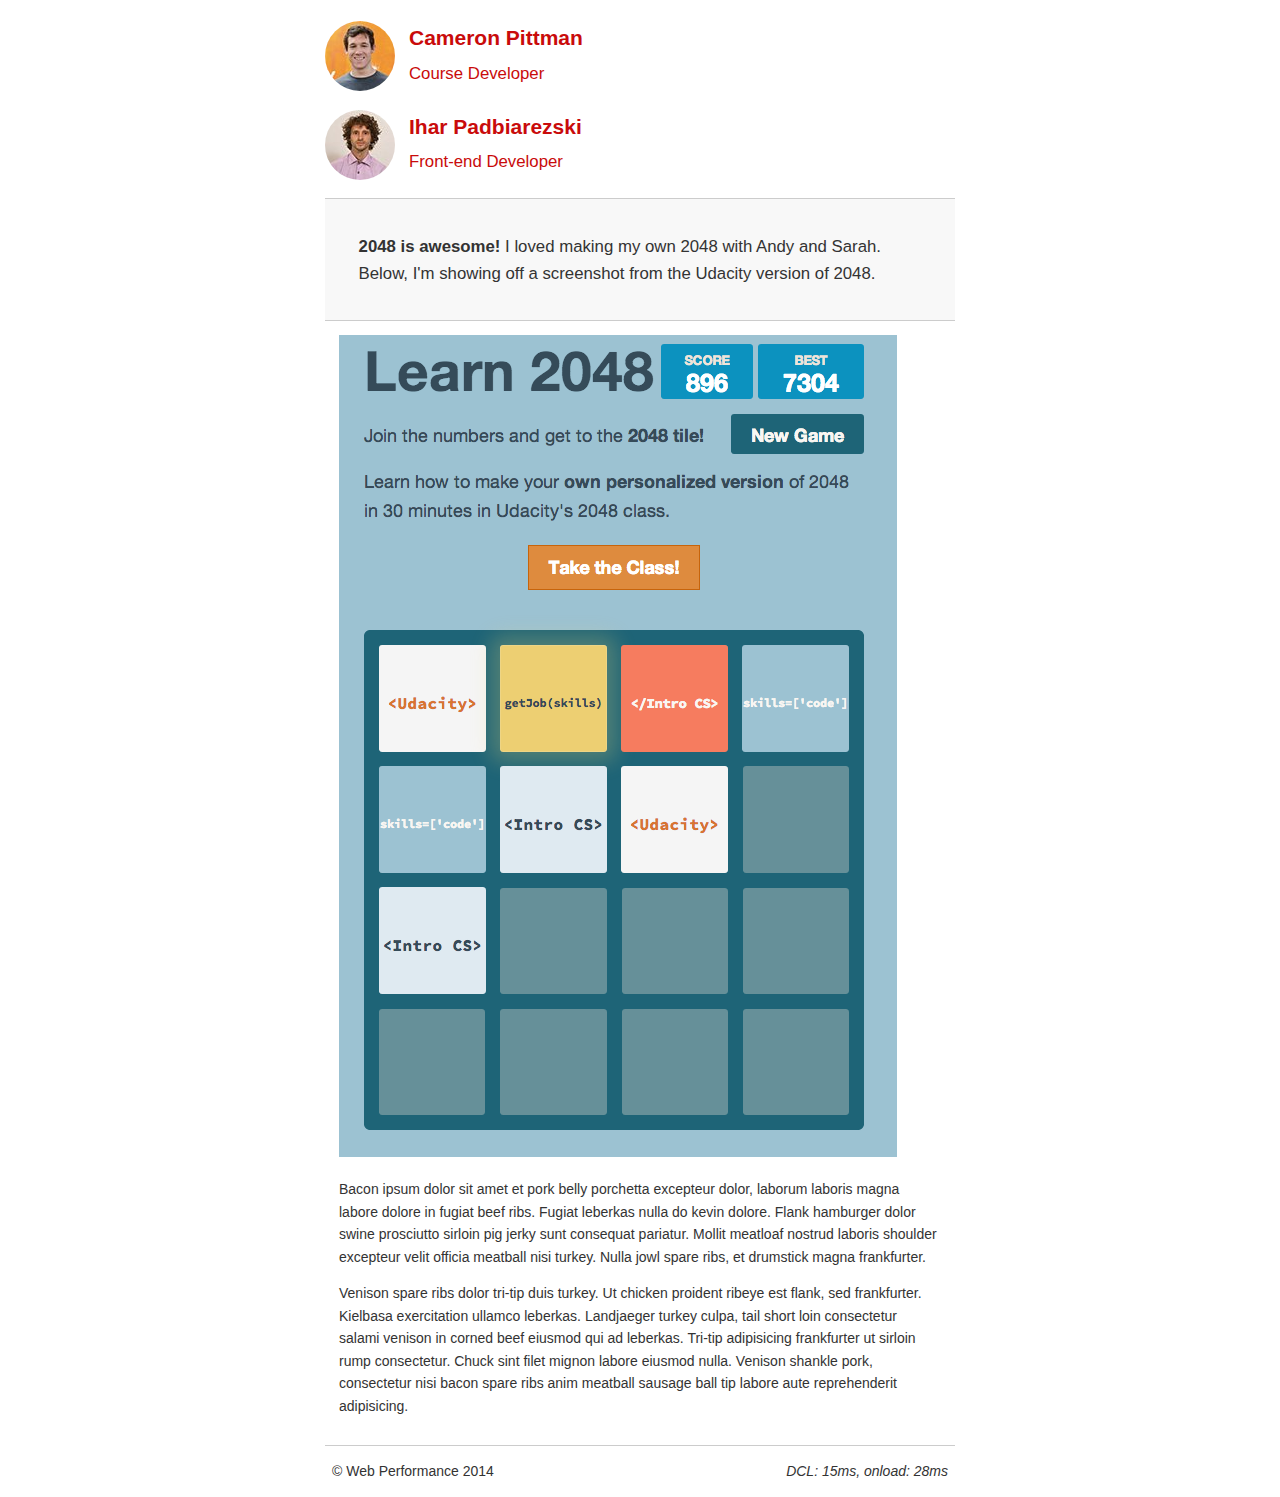
==== project-2048.html @ 29800fcc "my commit" ====
<!DOCTYPE html>
<html lang="en">
  <head>
    <meta charset="utf-8">
    <meta name="viewport" content="width=device-width, initial-scale=1">
    <meta name="description" content=" FILL ME IN ">
    <meta name="author" content=" FILL ME IN ">
    <title>Cameron Pittman: Portfolio</title>

    <!-- Hmm, what is the impact of web fonts on speed? Measure it... -->
    <!-- <link href="//fonts.googleapis.com/css?family=Open+Sans:400,700" rel="stylesheet"> -->

    <link href="css/style.css" rel="stylesheet">
    <link href="portrait.css" rel="stylesheet" media="orientation:portrait">
    <link href="css/print.css" rel="stylesheet" media="print">

    
    <script async src="http://www.google-analytics.com/analytics.js"></script>
    <script async src="js/perfmatters.js"></script>
  </head>

  <body>
    <header>
      <a href="/"><img src="img/profilepic.jpg"></a>
      <p>Cameron Pittman<br><span>Course Developer</span></p>
      <a href="/"><img src="img/profilepic2.jpg"></a>
      <p>Ihar Padbiarezski<br><span>Front-end Developer</span></p>
    </header>

    <div class="container">
      <div class="hero">
        <strong>2048 is awesome!</strong> I loved making my own 2048 with Andy and Sarah. Below, I'm showing off a screenshot from the Udacity version of 2048.
      </div>

      <div class="content">

        <img class="img-responsive" src="img/2048.png">

        <p>Bacon ipsum dolor sit amet et pork belly porchetta excepteur dolor, laborum laboris magna labore dolore in fugiat beef ribs. Fugiat leberkas nulla do kevin dolore. Flank hamburger dolor swine prosciutto sirloin pig jerky sunt consequat pariatur. Mollit meatloaf nostrud laboris shoulder excepteur velit officia meatball nisi turkey. Nulla jowl spare ribs, et drumstick magna frankfurter.</p>

        <p>Venison spare ribs dolor tri-tip duis turkey. Ut chicken proident ribeye est flank, sed frankfurter. Kielbasa exercitation ullamco leberkas. Landjaeger turkey culpa, tail short loin consectetur salami venison in corned beef eiusmod qui ad leberkas. Tri-tip adipisicing frankfurter ut sirloin rump consectetur. Chuck sint filet mignon labore eiusmod nulla. Venison shankle pork, consectetur nisi bacon spare ribs anim meatball sausage ball tip labore aute reprehenderit adipisicing.</p>

    </div>

    <footer>
      <p>&copy; Web Performance 2014 <span id="crp-stats"></span></p>
    </footer>
	
	<script>
      (function(w,g){w['GoogleAnalyticsObject']=g;
      w[g]=w[g]||function(){(w[g].q=w[g].q||[]).push(arguments)};w[g].l=1*new Date();})(window,'ga');

      // Optional TODO: replace with your Google Analytics profile ID.
      ga('create', 'UA-XXXX-Y');
      ga('send', 'pageview');
    </script>
  </body>
</html>
---- css/style.css ----
html {
  font-size: 100%;
  overflow-y: scroll;
  -webkit-tap-highlight-color: rgba(0,0,0,0);
  -ms-text-size-adjust: 100%;
  -webkit-text-size-adjust: none;
}
body { margin: 0; font-size: 14px; line-height: 1.61; font-weight: 400; }
body, button, input, select, textarea { font-family: 'Open Sans', sans-serif; color: #333; }
a { color: #12C; }
a:visited { color: #61C; }
a:focus { outline: thin dotted; }
a:hover, a:active { color: #c00; outline: 0; }
b, strong { font-weight: bold; }
pre, code { font-family: monospace, monospace; font-size: 1em; }
ul, ol { margin: 1em 0; padding: 0 0 0 20px; }
img { border: 0; max-width: 100%; }
body { background: #fff; }
header, footer, .container { max-width: 45em; margin: 0 auto; }
header { padding: 0 0.5em; color: #C90B0B; }
header img { border-radius: 40px; float: left; }
header p { font-size:1.5em; font-weight: bold; padding-left: 4em;}
header p span { font-size: 0.8em; font-weight: normal;}
.hero { padding: 2em; background-color: #f8f8f8; font-size:1.2em;
  border-bottom: 1px solid #ccc;
  border-top: 1px solid #ccc;
}
.content { padding: 1em 1em; }
.content li { list-style-type: none; font-size: 1.1em;}
li img { float:left; padding-right: 1em; }
li p { font-size: 0.9em; font-style: italic;}
footer {
  padding: 0 0.5em;
  border-top: 1px solid #ccc;
}
footer span { float: right; font-style: italic;}
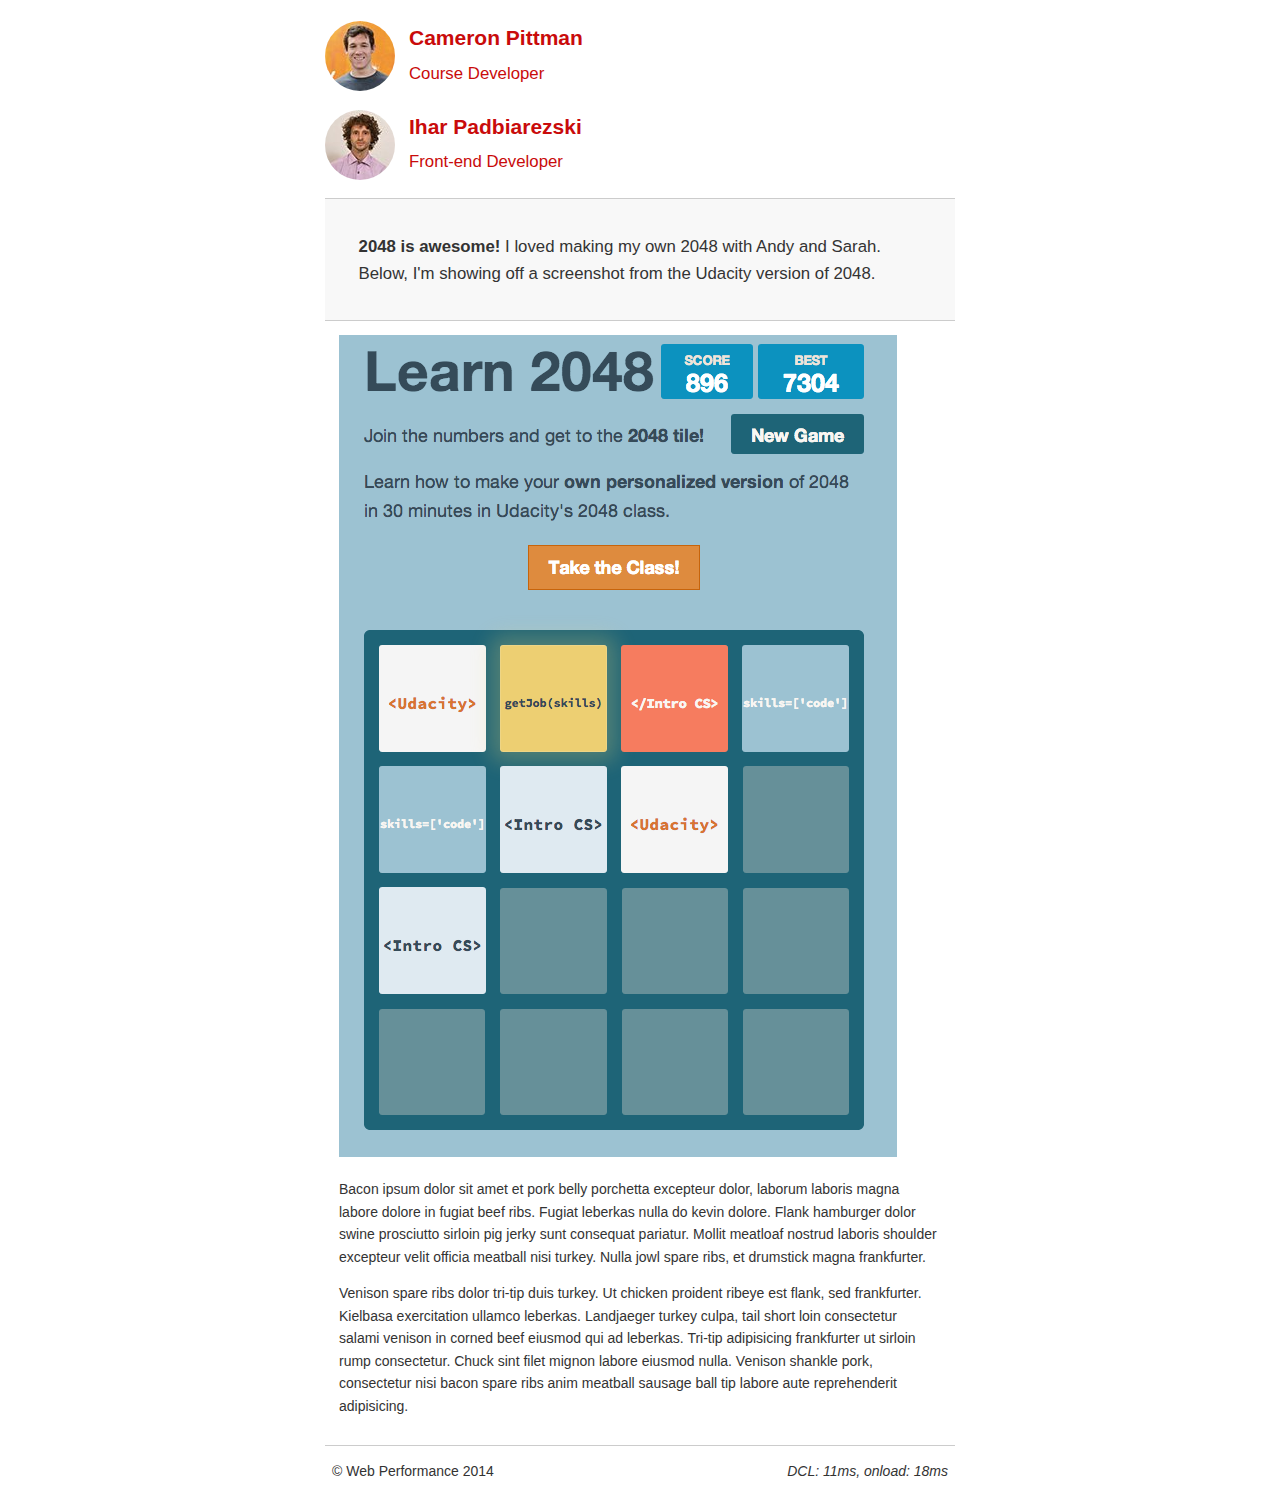
==== commit 8e8ebcc3: "my commit" ====
--- a/project-2048.html
+++ b/project-2048.html
@@ -15,7 +15,7 @@
     <link href="css/print.css" rel="stylesheet" media="print">
 
     
-    <script async src="http://www.google-analytics.com/analytics.js"></script>
+    <script async src="//www.google-analytics.com/analytics.js"></script>
     <script async src="js/perfmatters.js"></script>
   </head>
 
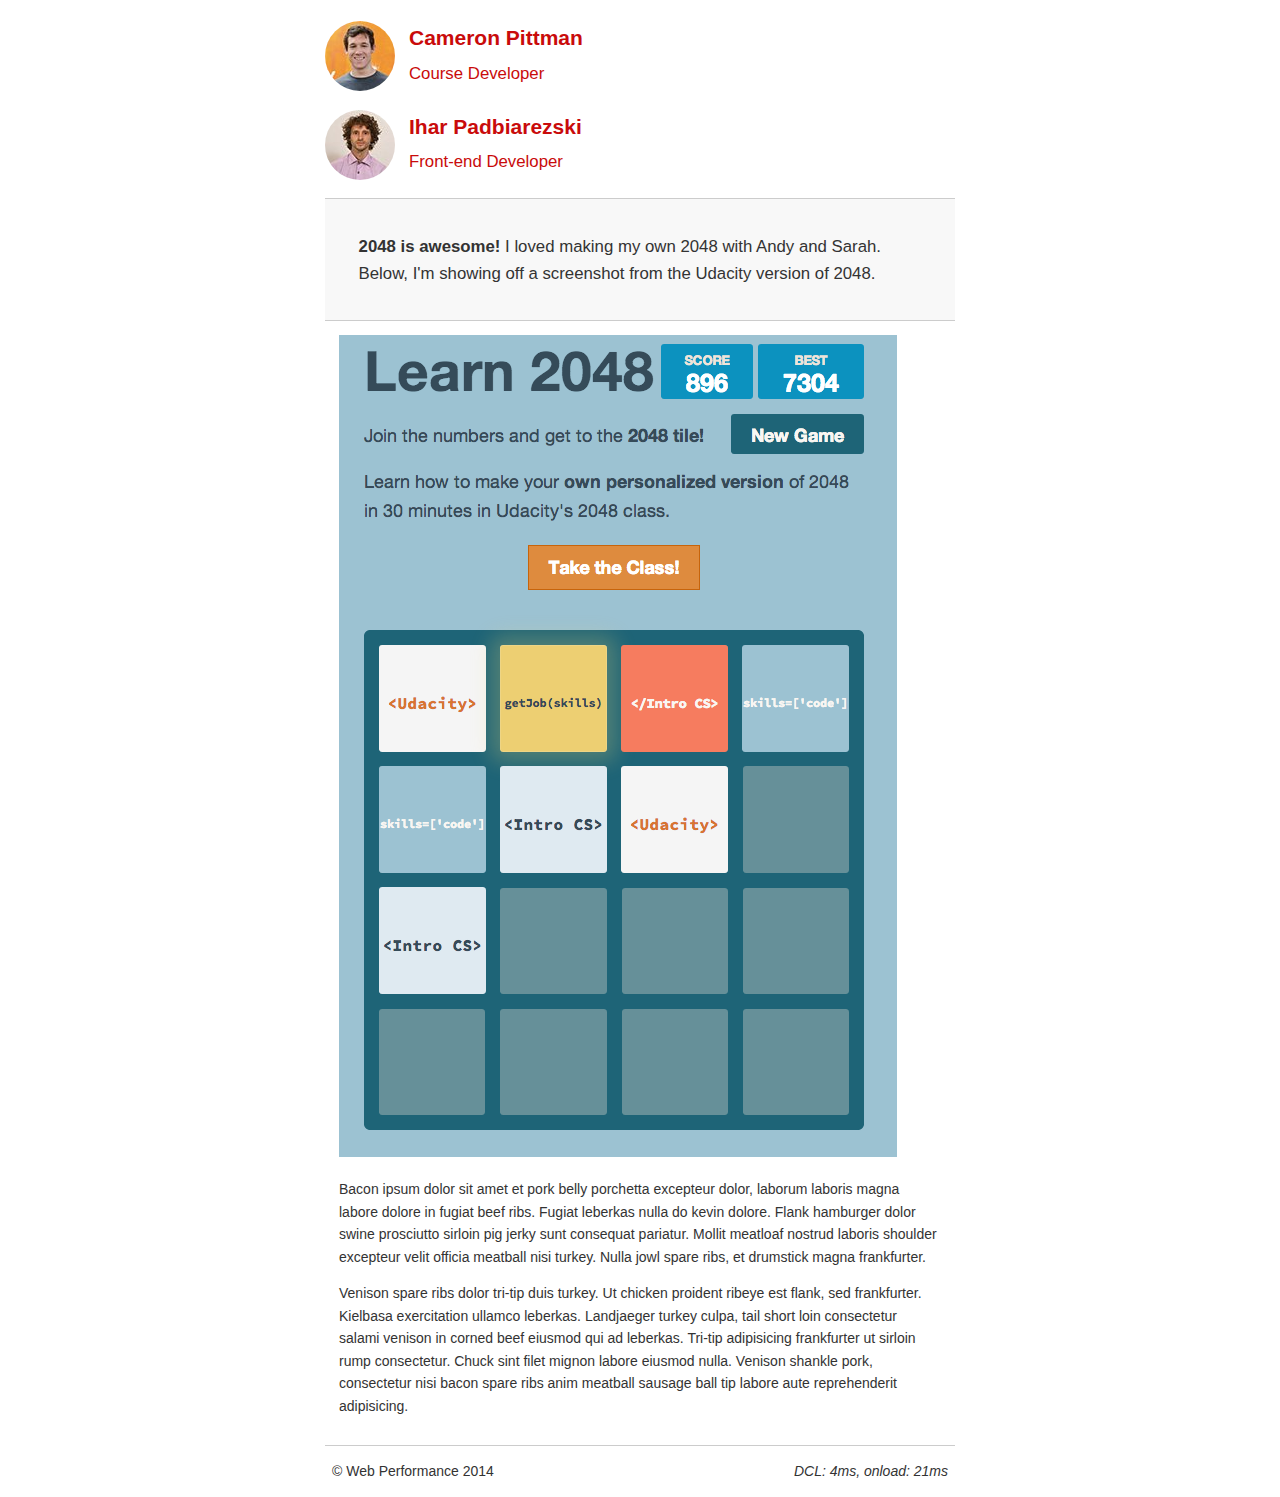
==== commit ba6e7a7b: "my commit" ====
--- a/project-2048.html
+++ b/project-2048.html
@@ -6,16 +6,24 @@
     <meta name="description" content=" FILL ME IN ">
     <meta name="author" content=" FILL ME IN ">
     <title>Cameron Pittman: Portfolio</title>
+		<script>
+      (function(w,g){w['GoogleAnalyticsObject']=g;
+      w[g]=w[g]||function(){(w[g].q=w[g].q||[]).push(arguments)};w[g].l=1*new Date();})(window,'ga');
+
+      // Optional TODO: replace with your Google Analytics profile ID.
+      ga('create', 'UA-XXXX-Y');
+      ga('send', 'pageview');
+    </script>
 
     <!-- Hmm, what is the impact of web fonts on speed? Measure it... -->
     <!-- <link href="//fonts.googleapis.com/css?family=Open+Sans:400,700" rel="stylesheet"> -->
 
     <link href="css/style.css" rel="stylesheet">
-    <link href="portrait.css" rel="stylesheet" media="orientation:portrait">
+    <link href="css/portrait.css" rel="stylesheet" media="only screen and (max-width: 480px)">
     <link href="css/print.css" rel="stylesheet" media="print">
 
     
-    <script async src="//www.google-analytics.com/analytics.js"></script>
+    <script src="//www.google-analytics.com/analytics.js" async></script>
     <script async src="js/perfmatters.js"></script>
   </head>
 
@@ -45,14 +53,5 @@
     <footer>
       <p>&copy; Web Performance 2014 <span id="crp-stats"></span></p>
     </footer>
-	
-	<script>
-      (function(w,g){w['GoogleAnalyticsObject']=g;
-      w[g]=w[g]||function(){(w[g].q=w[g].q||[]).push(arguments)};w[g].l=1*new Date();})(window,'ga');
-
-      // Optional TODO: replace with your Google Analytics profile ID.
-      ga('create', 'UA-XXXX-Y');
-      ga('send', 'pageview');
-    </script>
   </body>
 </html>
--- a/css/portrait.css
+++ b/css/portrait.css
@@ -0,0 +1,4 @@
+@media only screen and (max-width: 480px) {
+  body { font-size: 12px;}
+  header p { padding-left: 4.5em;}
+}
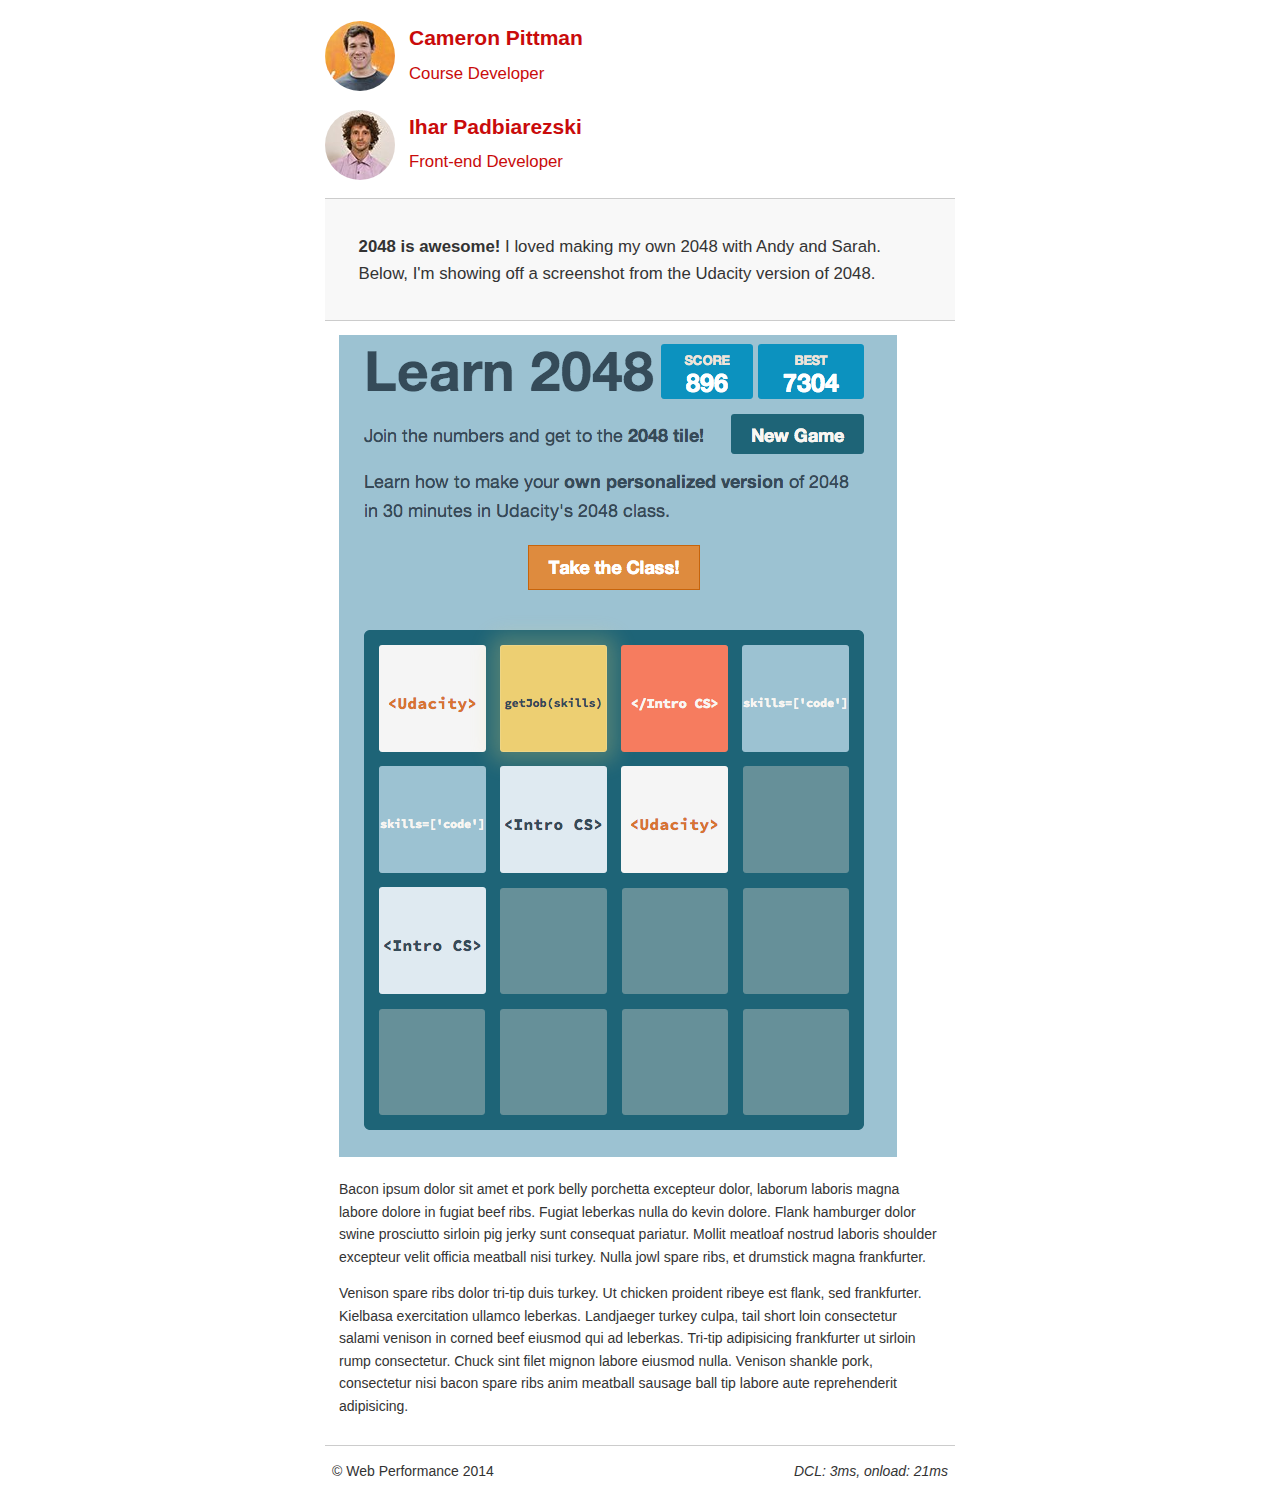
==== commit 82f44d28: "my commit" ====
--- a/project-2048.html
+++ b/project-2048.html
@@ -1,57 +1 @@
-<!DOCTYPE html>
-<html lang="en">
-  <head>
-    <meta charset="utf-8">
-    <meta name="viewport" content="width=device-width, initial-scale=1">
-    <meta name="description" content=" FILL ME IN ">
-    <meta name="author" content=" FILL ME IN ">
-    <title>Cameron Pittman: Portfolio</title>
-		<script>
-      (function(w,g){w['GoogleAnalyticsObject']=g;
-      w[g]=w[g]||function(){(w[g].q=w[g].q||[]).push(arguments)};w[g].l=1*new Date();})(window,'ga');
-
-      // Optional TODO: replace with your Google Analytics profile ID.
-      ga('create', 'UA-XXXX-Y');
-      ga('send', 'pageview');
-    </script>
-
-    <!-- Hmm, what is the impact of web fonts on speed? Measure it... -->
-    <!-- <link href="//fonts.googleapis.com/css?family=Open+Sans:400,700" rel="stylesheet"> -->
-
-    <link href="css/style.css" rel="stylesheet">
-    <link href="css/portrait.css" rel="stylesheet" media="only screen and (max-width: 480px)">
-    <link href="css/print.css" rel="stylesheet" media="print">
-
-    
-    <script src="//www.google-analytics.com/analytics.js" async></script>
-    <script async src="js/perfmatters.js"></script>
-  </head>
-
-  <body>
-    <header>
-      <a href="/"><img src="img/profilepic.jpg"></a>
-      <p>Cameron Pittman<br><span>Course Developer</span></p>
-      <a href="/"><img src="img/profilepic2.jpg"></a>
-      <p>Ihar Padbiarezski<br><span>Front-end Developer</span></p>
-    </header>
-
-    <div class="container">
-      <div class="hero">
-        <strong>2048 is awesome!</strong> I loved making my own 2048 with Andy and Sarah. Below, I'm showing off a screenshot from the Udacity version of 2048.
-      </div>
-
-      <div class="content">
-
-        <img class="img-responsive" src="img/2048.png">
-
-        <p>Bacon ipsum dolor sit amet et pork belly porchetta excepteur dolor, laborum laboris magna labore dolore in fugiat beef ribs. Fugiat leberkas nulla do kevin dolore. Flank hamburger dolor swine prosciutto sirloin pig jerky sunt consequat pariatur. Mollit meatloaf nostrud laboris shoulder excepteur velit officia meatball nisi turkey. Nulla jowl spare ribs, et drumstick magna frankfurter.</p>
-
-        <p>Venison spare ribs dolor tri-tip duis turkey. Ut chicken proident ribeye est flank, sed frankfurter. Kielbasa exercitation ullamco leberkas. Landjaeger turkey culpa, tail short loin consectetur salami venison in corned beef eiusmod qui ad leberkas. Tri-tip adipisicing frankfurter ut sirloin rump consectetur. Chuck sint filet mignon labore eiusmod nulla. Venison shankle pork, consectetur nisi bacon spare ribs anim meatball sausage ball tip labore aute reprehenderit adipisicing.</p>
-
-    </div>
-
-    <footer>
-      <p>&copy; Web Performance 2014 <span id="crp-stats"></span></p>
-    </footer>
-  </body>
-</html>
+<!DOCTYPE html><html lang=en><meta charset=utf-8><meta content="width=device-width,initial-scale=1"name=viewport><meta content=" FILL ME IN "name=description><meta content=" FILL ME IN "name=author><title>Cameron Pittman: Portfolio</title><script>!function(a,g){a.GoogleAnalyticsObject="ga",a.ga=a.ga||function(){(a.ga.q=a.ga.q||[]).push(arguments)},a.ga.l=1*new Date}(window),ga("create","UA-XXXX-Y"),ga("send","pageview")</script><link href=css/style.css rel=stylesheet><link href=css/portrait.css rel=stylesheet media="only screen and (max-width:480px)"><link href=css/print.css rel=stylesheet media=print><script async src=//www.google-analytics.com/analytics.js></script><script async src=js/perfmatters.js></script><header><a href=/ ><img src=img/profilepic.jpg></a><p>Cameron Pittman<br><span>Course Developer</span></p><a href=/ ><img src=img/profilepic2.jpg></a><p>Ihar Padbiarezski<br><span>Front-end Developer</span></header><div class=container><div class=hero><strong>2048 is awesome!</strong> I loved making my own 2048 with Andy and Sarah. Below, I'm showing off a screenshot from the Udacity version of 2048.</div><div class=content><img src=img/2048.png class=img-responsive><p>Bacon ipsum dolor sit amet et pork belly porchetta excepteur dolor, laborum laboris magna labore dolore in fugiat beef ribs. Fugiat leberkas nulla do kevin dolore. Flank hamburger dolor swine prosciutto sirloin pig jerky sunt consequat pariatur. Mollit meatloaf nostrud laboris shoulder excepteur velit officia meatball nisi turkey. Nulla jowl spare ribs, et drumstick magna frankfurter.<p>Venison spare ribs dolor tri-tip duis turkey. Ut chicken proident ribeye est flank, sed frankfurter. Kielbasa exercitation ullamco leberkas. Landjaeger turkey culpa, tail short loin consectetur salami venison in corned beef eiusmod qui ad leberkas. Tri-tip adipisicing frankfurter ut sirloin rump consectetur. Chuck sint filet mignon labore eiusmod nulla. Venison shankle pork, consectetur nisi bacon spare ribs anim meatball sausage ball tip labore aute reprehenderit adipisicing.</div><footer><p>© Web Performance 2014 <span id=crp-stats></span></footer>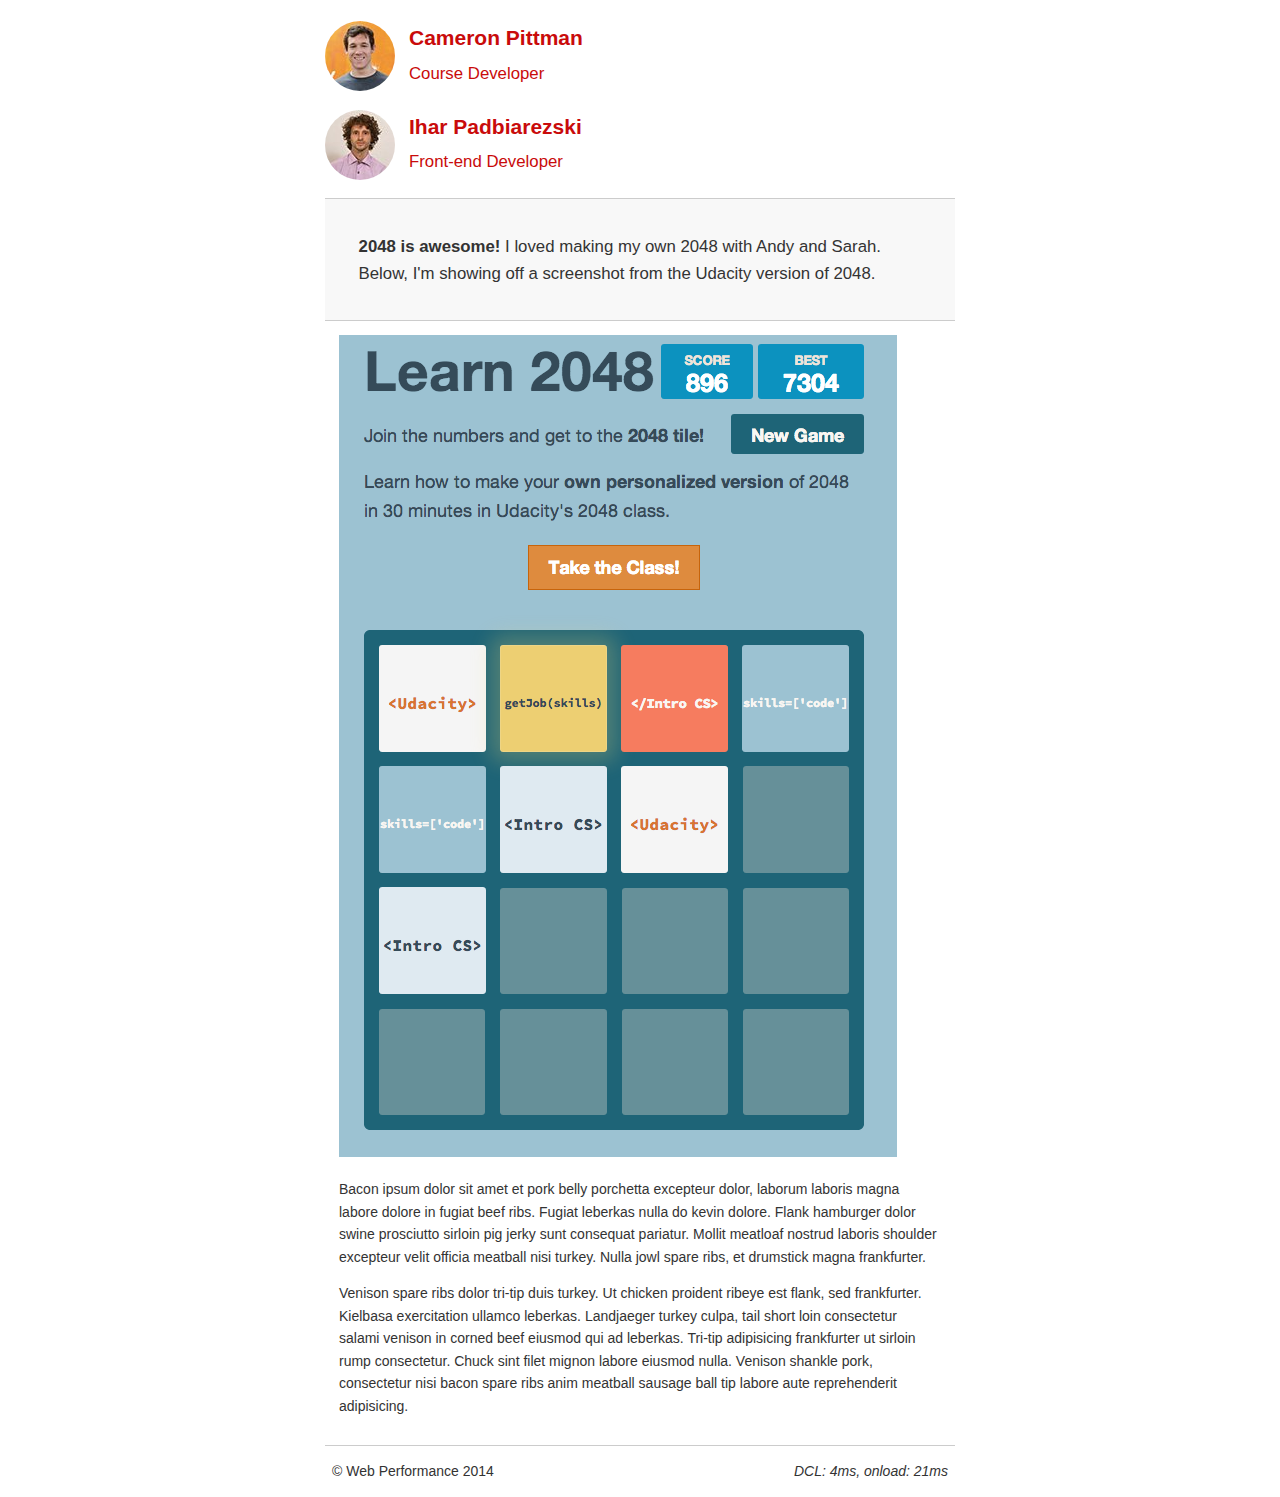
==== commit 0c48f0af: "my commit" ====
--- a/project-2048.html
+++ b/project-2048.html
@@ -1 +1,43 @@
-<!DOCTYPE html><html lang=en><meta charset=utf-8><meta content="width=device-width,initial-scale=1"name=viewport><meta content=" FILL ME IN "name=description><meta content=" FILL ME IN "name=author><title>Cameron Pittman: Portfolio</title><script>!function(a,g){a.GoogleAnalyticsObject="ga",a.ga=a.ga||function(){(a.ga.q=a.ga.q||[]).push(arguments)},a.ga.l=1*new Date}(window),ga("create","UA-XXXX-Y"),ga("send","pageview")</script><link href=css/style.css rel=stylesheet><link href=css/portrait.css rel=stylesheet media="only screen and (max-width:480px)"><link href=css/print.css rel=stylesheet media=print><script async src=//www.google-analytics.com/analytics.js></script><script async src=js/perfmatters.js></script><header><a href=/ ><img src=img/profilepic.jpg></a><p>Cameron Pittman<br><span>Course Developer</span></p><a href=/ ><img src=img/profilepic2.jpg></a><p>Ihar Padbiarezski<br><span>Front-end Developer</span></header><div class=container><div class=hero><strong>2048 is awesome!</strong> I loved making my own 2048 with Andy and Sarah. Below, I'm showing off a screenshot from the Udacity version of 2048.</div><div class=content><img src=img/2048.png class=img-responsive><p>Bacon ipsum dolor sit amet et pork belly porchetta excepteur dolor, laborum laboris magna labore dolore in fugiat beef ribs. Fugiat leberkas nulla do kevin dolore. Flank hamburger dolor swine prosciutto sirloin pig jerky sunt consequat pariatur. Mollit meatloaf nostrud laboris shoulder excepteur velit officia meatball nisi turkey. Nulla jowl spare ribs, et drumstick magna frankfurter.<p>Venison spare ribs dolor tri-tip duis turkey. Ut chicken proident ribeye est flank, sed frankfurter. Kielbasa exercitation ullamco leberkas. Landjaeger turkey culpa, tail short loin consectetur salami venison in corned beef eiusmod qui ad leberkas. Tri-tip adipisicing frankfurter ut sirloin rump consectetur. Chuck sint filet mignon labore eiusmod nulla. Venison shankle pork, consectetur nisi bacon spare ribs anim meatball sausage ball tip labore aute reprehenderit adipisicing.</div><footer><p>© Web Performance 2014 <span id=crp-stats></span></footer>+<!DOCTYPE html>
+<html lang="en">
+  <head>
+    <meta charset="utf-8">
+    <meta name="viewport" content="width=device-width, initial-scale=1">
+    <meta name="description" content=" FILL ME IN ">
+    <meta name="author" content=" FILL ME IN ">
+    <title>Cameron Pittman: Portfolio</title>
+		<script>
+      (function(w,g){w['GoogleAnalyticsObject']=g;
+      w[g]=w[g]||function(){(w[g].q=w[g].q||[]).push(arguments)};w[g].l=1*new Date();})(window,'ga');
+      ga('create', 'UA-XXXX-Y');
+      ga('send', 'pageview');
+    </script>
+    <!-- Hmm, what is the impact of web fonts on speed? Measure it... -->
+    <!-- <link href="//fonts.googleapis.com/css?family=Open+Sans:400,700" rel="stylesheet"> -->
+    <link href="css/style.css" rel="stylesheet">
+    <link href="css/portrait.css" rel="stylesheet" media="only screen and (max-width: 480px)">
+    <link href="css/print.css" rel="stylesheet" media="print">
+  </head>
+  <body>
+    <header>
+      <a href="/"><img src="img/profilepic.jpg"></a>
+      <p>Cameron Pittman<br><span>Course Developer</span></p>
+      <a href="/"><img src="img/profilepic2.jpg"></a>
+      <p>Ihar Padbiarezski<br><span>Front-end Developer</span></p>
+    </header>
+    <div class="container">
+      <div class="hero">
+        <strong>2048 is awesome!</strong> I loved making my own 2048 with Andy and Sarah. Below, I'm showing off a screenshot from the Udacity version of 2048.
+      </div>
+      <div class="content">
+        <img class="img-responsive" src="img/2048.png">
+        <p>Bacon ipsum dolor sit amet et pork belly porchetta excepteur dolor, laborum laboris magna labore dolore in fugiat beef ribs. Fugiat leberkas nulla do kevin dolore. Flank hamburger dolor swine prosciutto sirloin pig jerky sunt consequat pariatur. Mollit meatloaf nostrud laboris shoulder excepteur velit officia meatball nisi turkey. Nulla jowl spare ribs, et drumstick magna frankfurter.</p>
+        <p>Venison spare ribs dolor tri-tip duis turkey. Ut chicken proident ribeye est flank, sed frankfurter. Kielbasa exercitation ullamco leberkas. Landjaeger turkey culpa, tail short loin consectetur salami venison in corned beef eiusmod qui ad leberkas. Tri-tip adipisicing frankfurter ut sirloin rump consectetur. Chuck sint filet mignon labore eiusmod nulla. Venison shankle pork, consectetur nisi bacon spare ribs anim meatball sausage ball tip labore aute reprehenderit adipisicing.</p>
+    </div>
+    <footer>
+      <p>&copy; Web Performance 2014 <span id="crp-stats"></span></p>
+    </footer>
+	    <script src="//www.google-analytics.com/analytics.js" async></script>
+    <script src="js/perfmatters.js" async></script>
+  </body>
+</html>
--- a/css/style.css
+++ b/css/style.css
@@ -0,0 +1,36 @@
+html {
+  font-size: 100%;
+  overflow-y: scroll;
+  -webkit-tap-highlight-color: rgba(0,0,0,0);
+  -ms-text-size-adjust: 100%;
+  -webkit-text-size-adjust: none;
+}
+body { margin: 0; font-size: 14px; line-height: 1.61; font-weight: 400; }
+body, button, input, select, textarea { font-family: 'Open Sans', sans-serif; color: #333; }
+a { color: #12C; }
+a:visited { color: #61C; }
+a:focus { outline: thin dotted; }
+a:hover, a:active { color: #c00; outline: 0; }
+b, strong { font-weight: bold; }
+pre, code { font-family: monospace, monospace; font-size: 1em; }
+ul, ol { margin: 1em 0; padding: 0 0 0 20px; }
+img { border: 0; max-width: 100%; }
+body { background: #fff; }
+header, footer, .container { max-width: 45em; margin: 0 auto; }
+header { padding: 0 0.5em; color: #C90B0B; }
+header img { border-radius: 40px; float: left; }
+header p { font-size:1.5em; font-weight: bold; padding-left: 4em;}
+header p span { font-size: 0.8em; font-weight: normal;}
+.hero { padding: 2em; background-color: #f8f8f8; font-size:1.2em;
+  border-bottom: 1px solid #ccc;
+  border-top: 1px solid #ccc;
+}
+.content { padding: 1em 1em; }
+.content li { list-style-type: none; font-size: 1.1em;}
+li img { float:left; padding-right: 1em; }
+li p { font-size: 0.9em; font-style: italic;}
+footer {
+  padding: 0 0.5em;
+  border-top: 1px solid #ccc;
+}
+footer span { float: right; font-style: italic;}
--- a/css/portrait.css
+++ b/css/portrait.css
@@ -0,0 +1,4 @@
+@media only screen and (max-width: 480px) {
+  body { font-size: 12px;}
+  header p { padding-left: 4.5em;}
+}
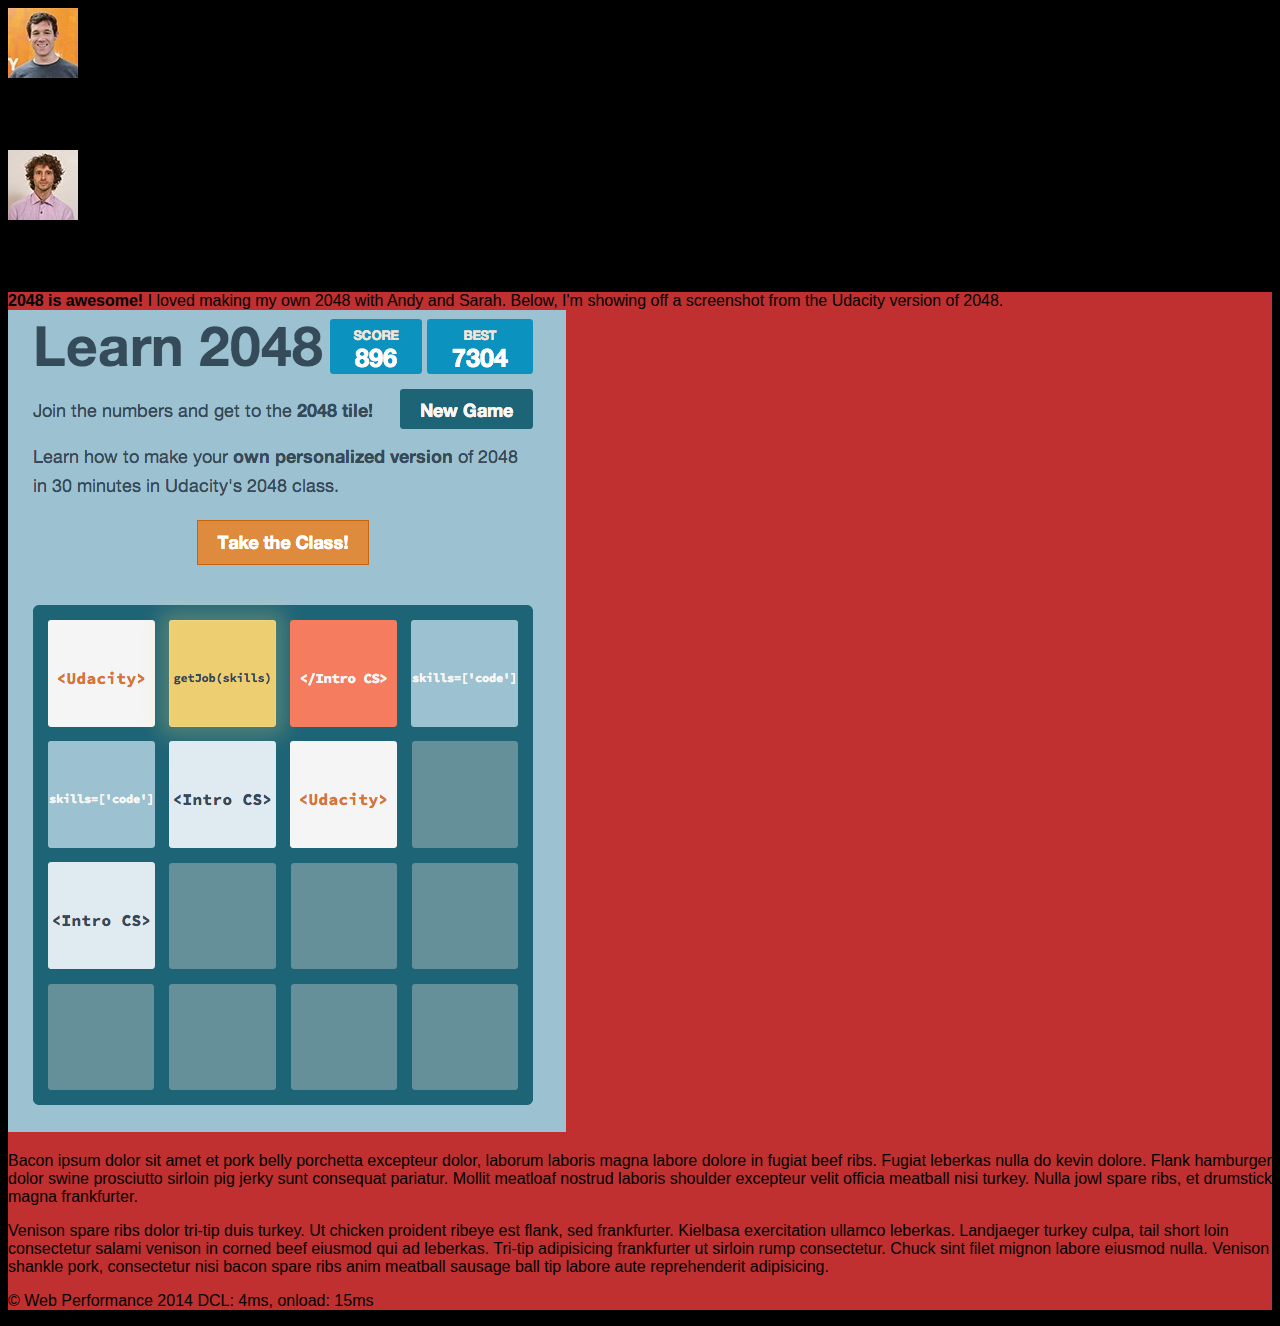
==== commit ccc14ba0: "my commit" ====
--- a/project-2048.html
+++ b/project-2048.html
@@ -14,8 +14,13 @@
     </script>
     <!-- Hmm, what is the impact of web fonts on speed? Measure it... -->
     <!-- <link href="//fonts.googleapis.com/css?family=Open+Sans:400,700" rel="stylesheet"> -->
-    <link href="css/style.css" rel="stylesheet">
-    <link href="css/portrait.css" rel="stylesheet" media="only screen and (max-width: 480px)">
+<style>
+	*{-webkit-box-sizing:border-box;-moz-box-sizing:border-box;-box-sizing:border-box;}body{font-family:"Trebuchet MS",Helvetica,sans-serif;background:black;}input{background:grey;font-size:18px;}form{display:inline-block;}.centered{text-align:center;}#pizzaSize{font-weight:800;}.mover{position:fixed;width: 256px;z-index:-1;}.randomPizzaContainer{float:left;display:flex;}.randomPizzaContainer:after{content:"";display:table;clear:both;}.container{background:rgba(240, 60, 60, 0.8);}
+	@media only screen and (max-width: 480px) {
+  body { font-size: 12px;}
+  header p { padding-left: 4.5em;}
+}
+	</style>
     <link href="css/print.css" rel="stylesheet" media="print">
   </head>
   <body>
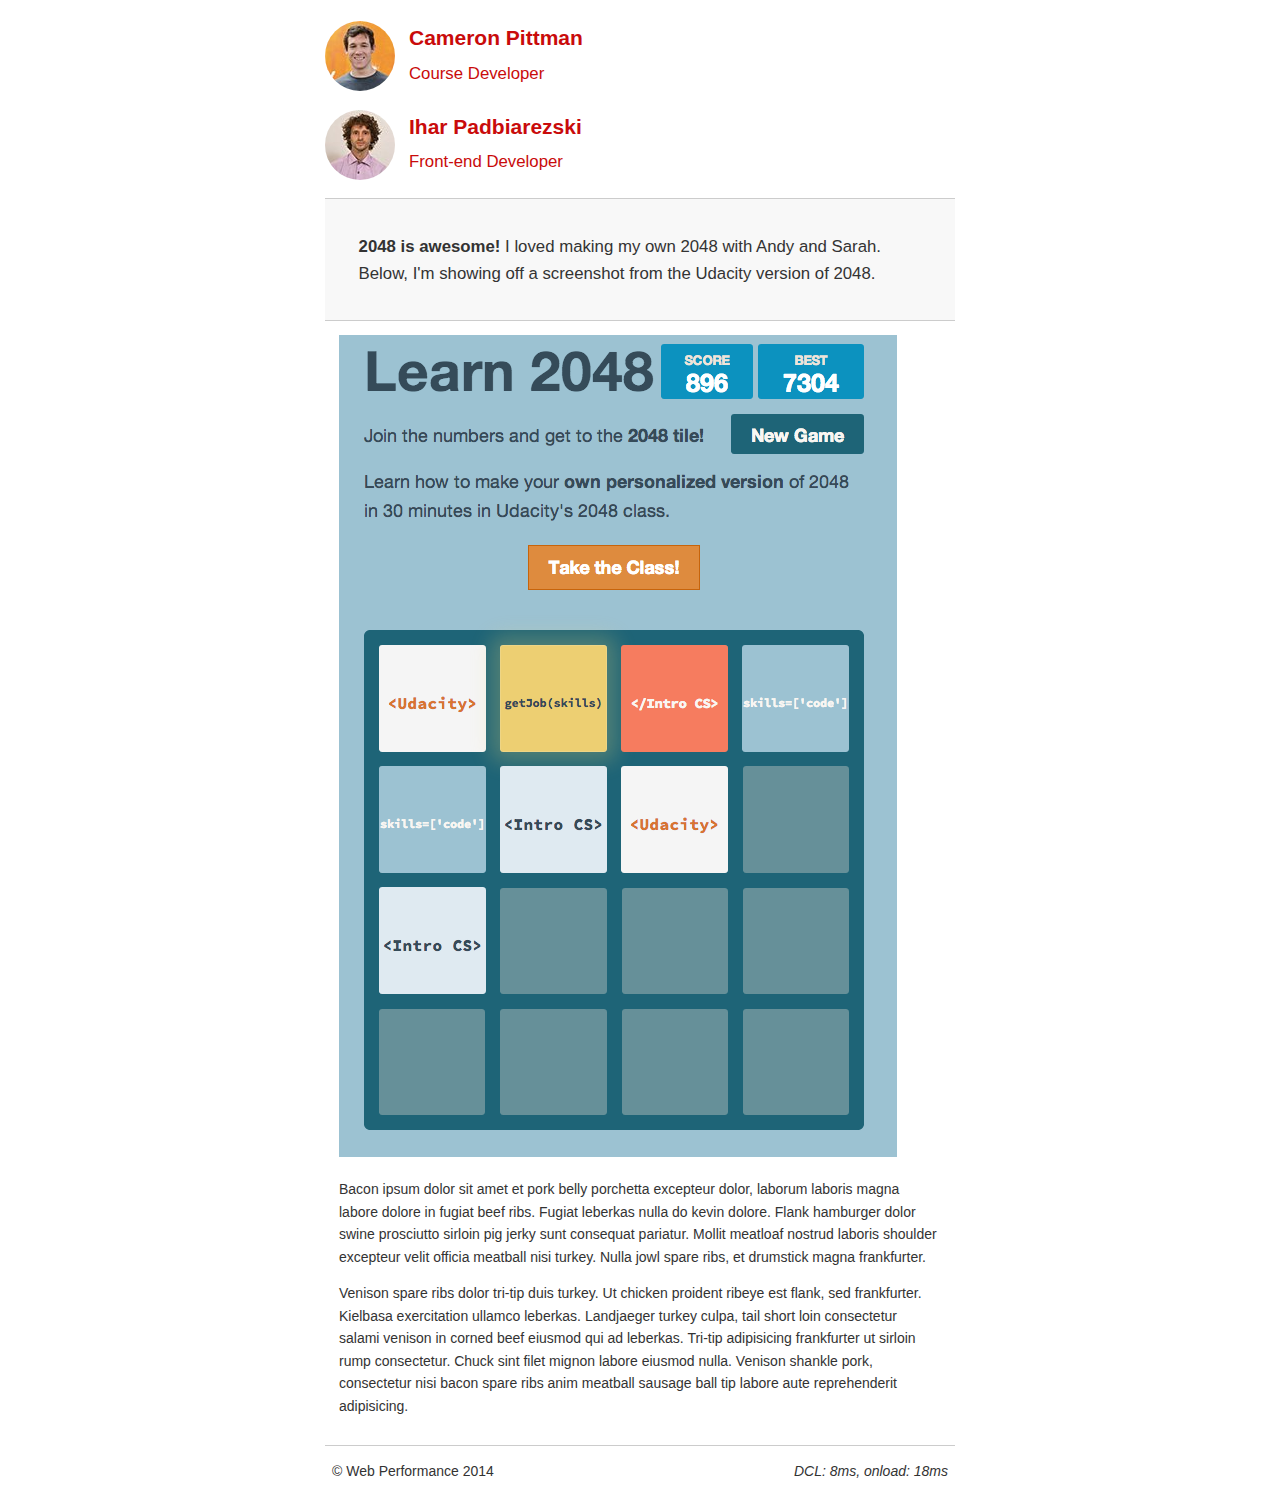
==== commit 603bd730: "my commit" ====
--- a/project-2048.html
+++ b/project-2048.html
@@ -15,10 +15,7 @@
     <!-- Hmm, what is the impact of web fonts on speed? Measure it... -->
     <!-- <link href="//fonts.googleapis.com/css?family=Open+Sans:400,700" rel="stylesheet"> -->
 <style>
-	*{-webkit-box-sizing:border-box;-moz-box-sizing:border-box;-box-sizing:border-box;}body{font-family:"Trebuchet MS",Helvetica,sans-serif;background:black;}input{background:grey;font-size:18px;}form{display:inline-block;}.centered{text-align:center;}#pizzaSize{font-weight:800;}.mover{position:fixed;width: 256px;z-index:-1;}.randomPizzaContainer{float:left;display:flex;}.randomPizzaContainer:after{content:"";display:table;clear:both;}.container{background:rgba(240, 60, 60, 0.8);}
-	@media only screen and (max-width: 480px) {
-  body { font-size: 12px;}
-  header p { padding-left: 4.5em;}
+html{font-size:100%;overflow-y:scroll;-webkit-tap-highlight-color:rgba(0,0,0,0);-ms-text-size-adjust:100%;-webkit-text-size-adjust:none;}body{margin:0;font-size:14px;line-height:1.61;font-weight:400;}body,button,input,select,textarea{font-family:'Open Sans',sans-serif;color:#333;}a{color:#12C;}a:visited{color:#61C;}a:focus{outline:thin dotted;}a:hover,a:active{color:#c00;outline: 0;}b, strong{font-weight:bold;}pre, code{font-family:monospace,monospace;font-size:1em;}ul,ol{margin:1em 0;padding:0 0 0 20px;}img{border:0;max-width:100%;}body{background:#fff;}header,footer, .container{max-width:45em;margin:0 auto;}header{padding:0 0.5em;color:#C90B0B;}header img{border-radius:40px;float:left;}header p{font-size:1.5em;font-weight:bold;padding-left:4em;}header p span{font-size:0.8em;font-weight:normal;}.hero{padding: 2em;background-color:#f8f8f8;font-size:1.2em;border-bottom:1px solid #ccc;border-top:1px solid #ccc;}.content{padding:1em 1em;}.content li{list-style-type:none;font-size: 1.1em;}li img {float:left;padding-right:1em;}li p{font-size:0.9em;font-style:italic;}footer{padding: 0 0.5em;border-top:1px solid #ccc;}footer span{float:right;font-style:italic;}
 }
 	</style>
     <link href="css/print.css" rel="stylesheet" media="print">
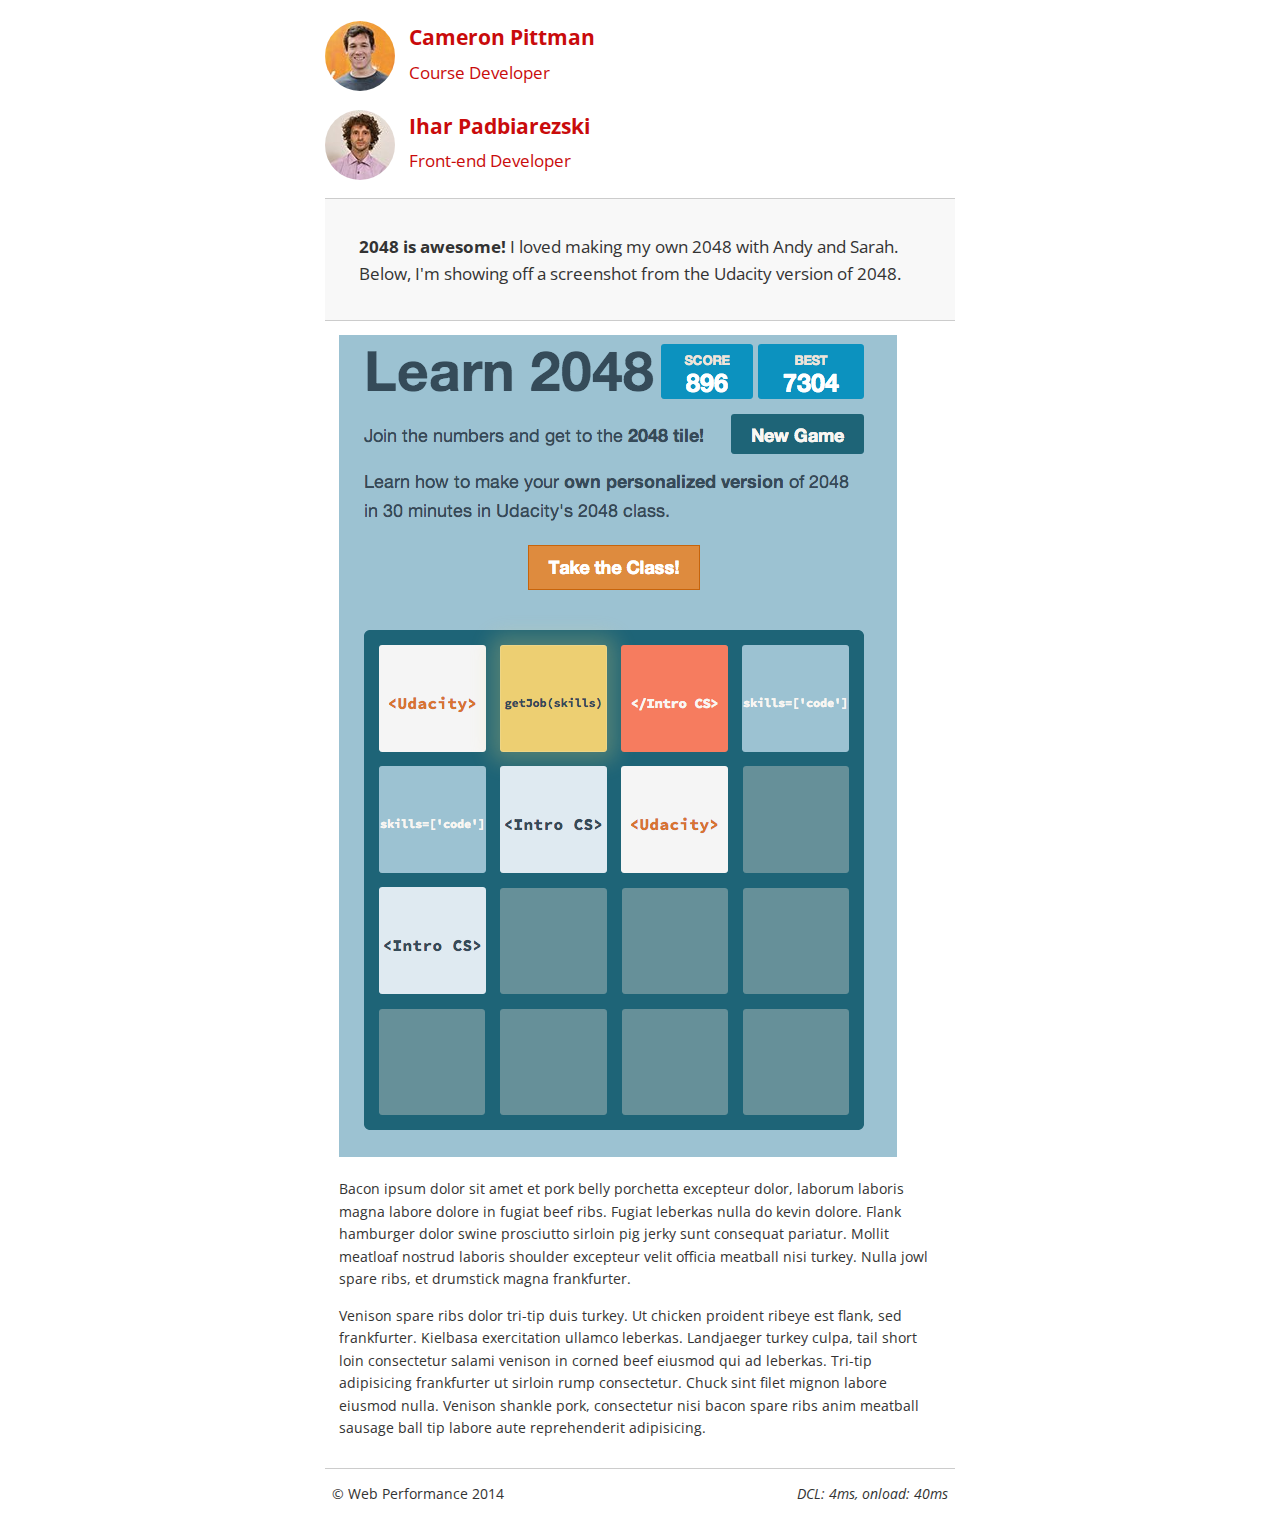
==== commit 46ba1b0f: "my commit" ====
--- a/project-2048.html
+++ b/project-2048.html
@@ -1,45 +1 @@
-<!DOCTYPE html>
-<html lang="en">
-  <head>
-    <meta charset="utf-8">
-    <meta name="viewport" content="width=device-width, initial-scale=1">
-    <meta name="description" content=" FILL ME IN ">
-    <meta name="author" content=" FILL ME IN ">
-    <title>Cameron Pittman: Portfolio</title>
-		<script>
-      (function(w,g){w['GoogleAnalyticsObject']=g;
-      w[g]=w[g]||function(){(w[g].q=w[g].q||[]).push(arguments)};w[g].l=1*new Date();})(window,'ga');
-      ga('create', 'UA-XXXX-Y');
-      ga('send', 'pageview');
-    </script>
-    <!-- Hmm, what is the impact of web fonts on speed? Measure it... -->
-    <!-- <link href="//fonts.googleapis.com/css?family=Open+Sans:400,700" rel="stylesheet"> -->
-<style>
-html{font-size:100%;overflow-y:scroll;-webkit-tap-highlight-color:rgba(0,0,0,0);-ms-text-size-adjust:100%;-webkit-text-size-adjust:none;}body{margin:0;font-size:14px;line-height:1.61;font-weight:400;}body,button,input,select,textarea{font-family:'Open Sans',sans-serif;color:#333;}a{color:#12C;}a:visited{color:#61C;}a:focus{outline:thin dotted;}a:hover,a:active{color:#c00;outline: 0;}b, strong{font-weight:bold;}pre, code{font-family:monospace,monospace;font-size:1em;}ul,ol{margin:1em 0;padding:0 0 0 20px;}img{border:0;max-width:100%;}body{background:#fff;}header,footer, .container{max-width:45em;margin:0 auto;}header{padding:0 0.5em;color:#C90B0B;}header img{border-radius:40px;float:left;}header p{font-size:1.5em;font-weight:bold;padding-left:4em;}header p span{font-size:0.8em;font-weight:normal;}.hero{padding: 2em;background-color:#f8f8f8;font-size:1.2em;border-bottom:1px solid #ccc;border-top:1px solid #ccc;}.content{padding:1em 1em;}.content li{list-style-type:none;font-size: 1.1em;}li img {float:left;padding-right:1em;}li p{font-size:0.9em;font-style:italic;}footer{padding: 0 0.5em;border-top:1px solid #ccc;}footer span{float:right;font-style:italic;}
-}
-	</style>
-    <link href="css/print.css" rel="stylesheet" media="print">
-  </head>
-  <body>
-    <header>
-      <a href="/"><img src="img/profilepic.jpg"></a>
-      <p>Cameron Pittman<br><span>Course Developer</span></p>
-      <a href="/"><img src="img/profilepic2.jpg"></a>
-      <p>Ihar Padbiarezski<br><span>Front-end Developer</span></p>
-    </header>
-    <div class="container">
-      <div class="hero">
-        <strong>2048 is awesome!</strong> I loved making my own 2048 with Andy and Sarah. Below, I'm showing off a screenshot from the Udacity version of 2048.
-      </div>
-      <div class="content">
-        <img class="img-responsive" src="img/2048.png">
-        <p>Bacon ipsum dolor sit amet et pork belly porchetta excepteur dolor, laborum laboris magna labore dolore in fugiat beef ribs. Fugiat leberkas nulla do kevin dolore. Flank hamburger dolor swine prosciutto sirloin pig jerky sunt consequat pariatur. Mollit meatloaf nostrud laboris shoulder excepteur velit officia meatball nisi turkey. Nulla jowl spare ribs, et drumstick magna frankfurter.</p>
-        <p>Venison spare ribs dolor tri-tip duis turkey. Ut chicken proident ribeye est flank, sed frankfurter. Kielbasa exercitation ullamco leberkas. Landjaeger turkey culpa, tail short loin consectetur salami venison in corned beef eiusmod qui ad leberkas. Tri-tip adipisicing frankfurter ut sirloin rump consectetur. Chuck sint filet mignon labore eiusmod nulla. Venison shankle pork, consectetur nisi bacon spare ribs anim meatball sausage ball tip labore aute reprehenderit adipisicing.</p>
-    </div>
-    <footer>
-      <p>&copy; Web Performance 2014 <span id="crp-stats"></span></p>
-    </footer>
-	    <script src="//www.google-analytics.com/analytics.js" async></script>
-    <script src="js/perfmatters.js" async></script>
-  </body>
-</html>
+<!DOCTYPE html><html lang=en><meta charset=utf-8><meta content="width=device-width,initial-scale=1"name=viewport><meta content=" FILL ME IN "name=description><meta content=" FILL ME IN "name=author><title>Cameron Pittman: Portfolio</title><script>!function(a,g){a.GoogleAnalyticsObject="ga",a.ga=a.ga||function(){(a.ga.q=a.ga.q||[]).push(arguments)},a.ga.l=1*new Date}(window),ga("create","UA-XXXX-Y"),ga("send","pageview")</script><style>@import url(https://fonts.googleapis.com/css?family=Open+Sans);html{font-size:100%;overflow-y:scroll;-webkit-tap-highlight-color:transparent;-ms-text-size-adjust:100%;-webkit-text-size-adjust:none}body{margin:0;font-size:14px;line-height:1.61;font-weight:400}body,button,input,select,textarea{font-family:'Open Sans',sans-serif;color:#333}a{color:#12c}a:visited{color:#61c}a:focus{outline:thin dotted}a:active,a:hover{color:#c00;outline:0}b,strong{font-weight:700}code,pre{font-family:monospace,monospace;font-size:1em}ol,ul{margin:1em 0;padding:0 0 0 20px}img{border:0;max-width:100%}body{background:#fff}.container,footer,header{max-width:45em;margin:0 auto}header{padding:0 .5em;color:#c90b0b}header img{border-radius:40px;float:left}header p{font-size:1.5em;font-weight:700;padding-left:4em}header p span{font-size:.8em;font-weight:400}.hero{padding:2em;background-color:#f8f8f8;font-size:1.2em;border-bottom:1px solid #ccc;border-top:1px solid #ccc}.content{padding:1em 1em}.content li{list-style-type:none;font-size:1.1em}li img{float:left;padding-right:1em}li p{font-size:.9em;font-style:italic}footer{padding:0 .5em;border-top:1px solid #ccc}footer span{float:right;font-style:italic}</style><link href=css/print.css media=print rel=stylesheet><header><a href=/ ><img src=img/profilepic.jpg></a><p>Cameron Pittman<br><span>Course Developer</span></p><a href=/ ><img src=img/profilepic2.jpg></a><p>Ihar Padbiarezski<br><span>Front-end Developer</span></header><div class=container><div class=hero><strong>2048 is awesome!</strong> I loved making my own 2048 with Andy and Sarah. Below, I'm showing off a screenshot from the Udacity version of 2048.</div><div class=content><img src=img/2048.png class=img-responsive><p>Bacon ipsum dolor sit amet et pork belly porchetta excepteur dolor, laborum laboris magna labore dolore in fugiat beef ribs. Fugiat leberkas nulla do kevin dolore. Flank hamburger dolor swine prosciutto sirloin pig jerky sunt consequat pariatur. Mollit meatloaf nostrud laboris shoulder excepteur velit officia meatball nisi turkey. Nulla jowl spare ribs, et drumstick magna frankfurter.<p>Venison spare ribs dolor tri-tip duis turkey. Ut chicken proident ribeye est flank, sed frankfurter. Kielbasa exercitation ullamco leberkas. Landjaeger turkey culpa, tail short loin consectetur salami venison in corned beef eiusmod qui ad leberkas. Tri-tip adipisicing frankfurter ut sirloin rump consectetur. Chuck sint filet mignon labore eiusmod nulla. Venison shankle pork, consectetur nisi bacon spare ribs anim meatball sausage ball tip labore aute reprehenderit adipisicing.</div><footer><p>© Web Performance 2014 <span id=crp-stats></span></footer><script async src=//www.google-analytics.com/analytics.js></script><script async src=js/perfmatters.js></script>